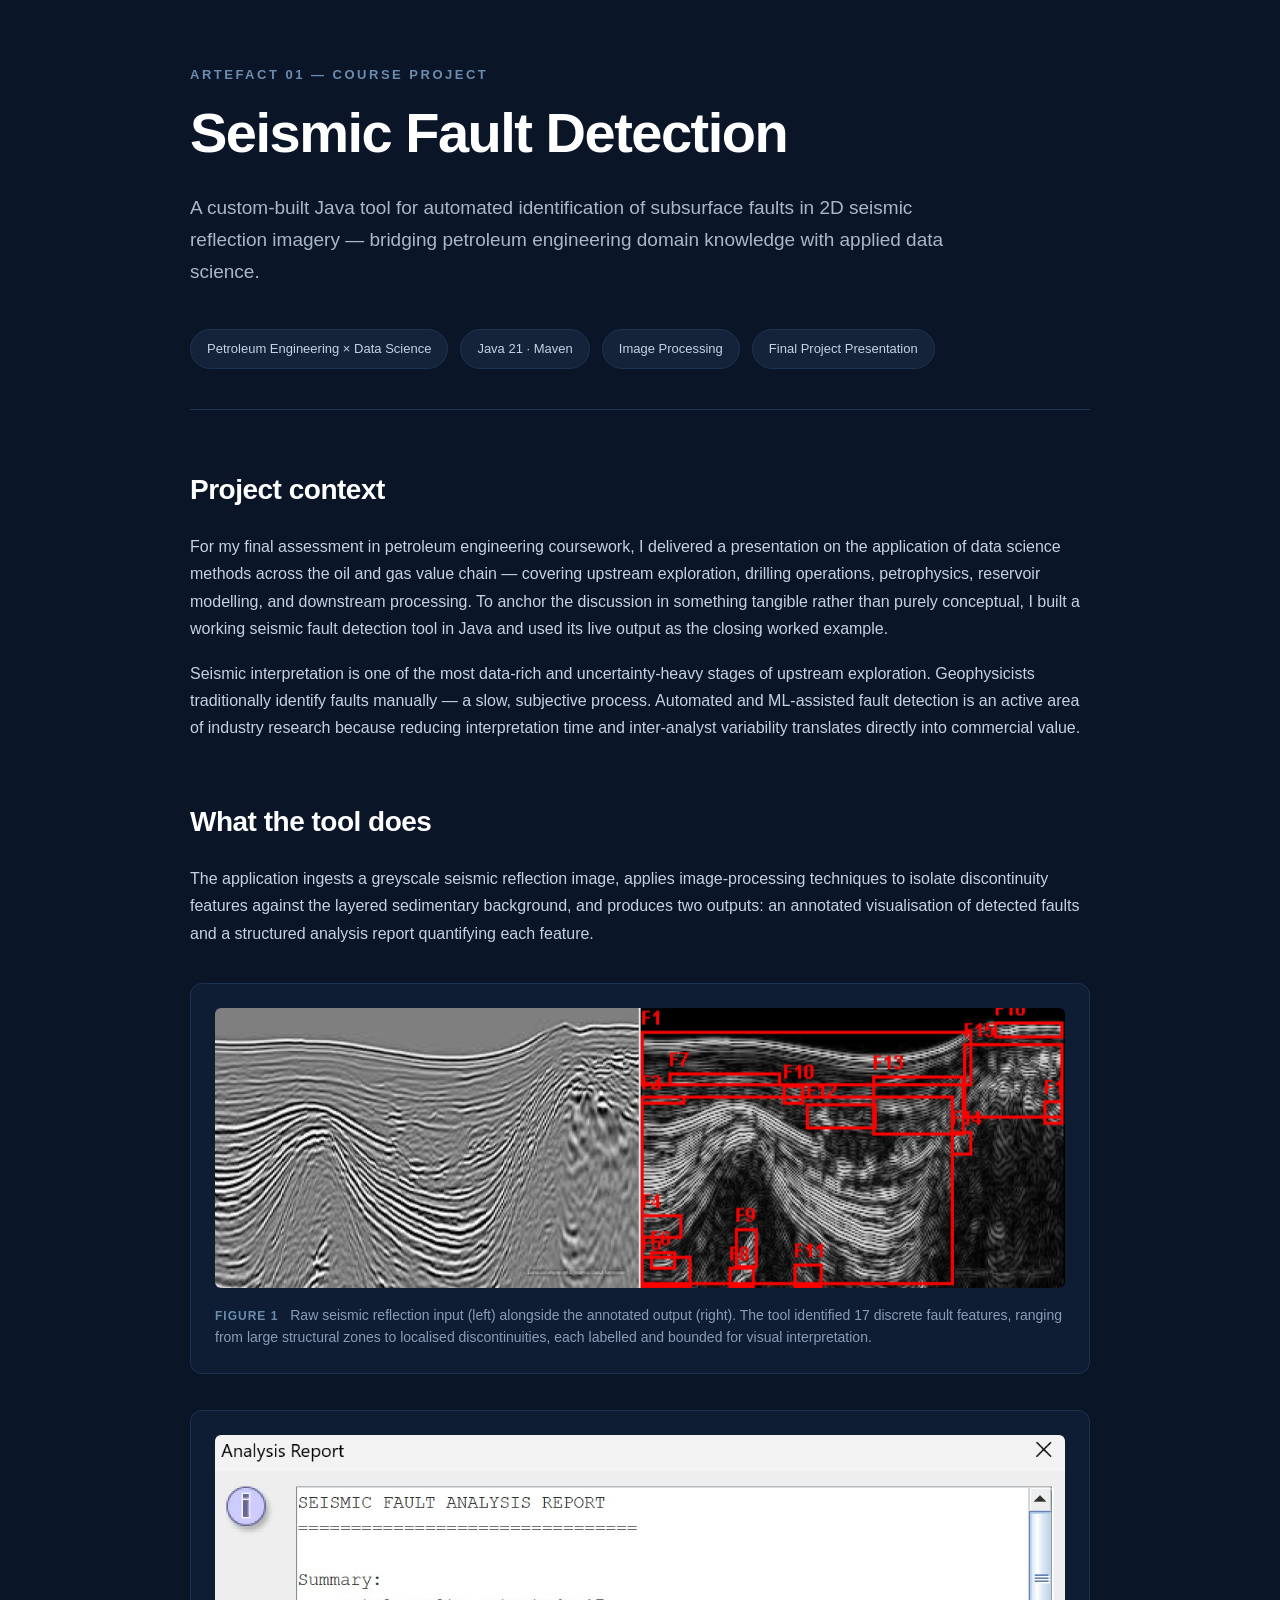
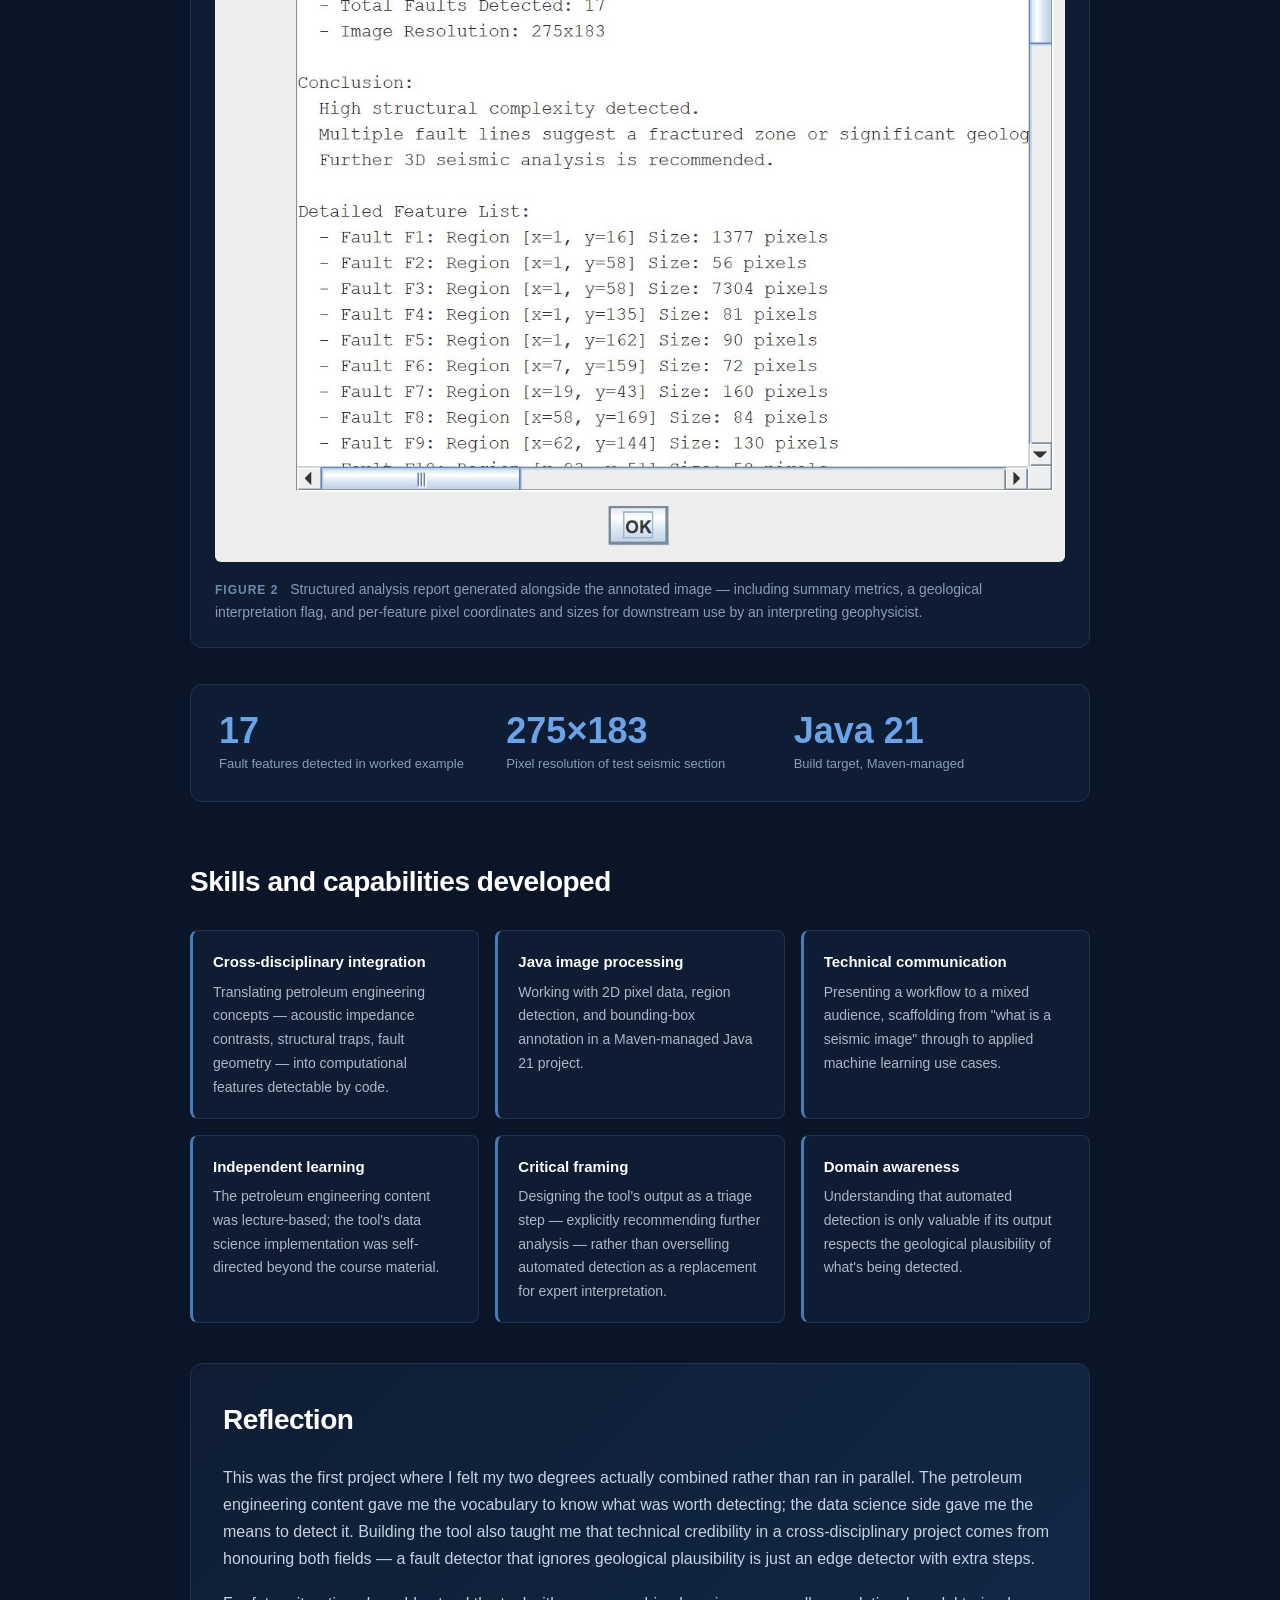
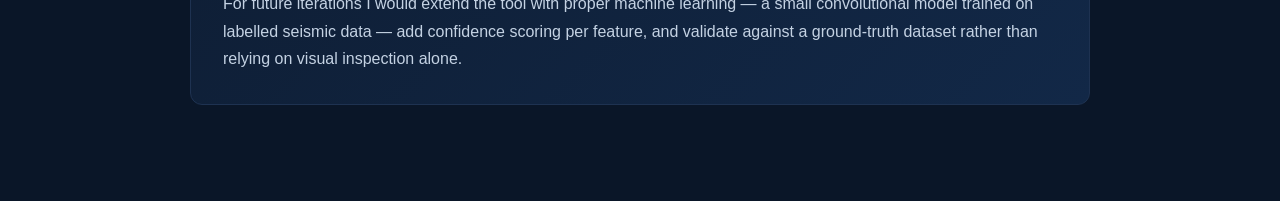
==== assets/artefact-seismic.html @ 6980bcac "Integrate seismic artefact content and detail page Made-with: Cursor" ====
<!DOCTYPE html>
<html lang="en">
<head>
<meta charset="UTF-8">
<meta name="viewport" content="width=device-width, initial-scale=1.0">
<title>Artefact — Seismic Fault Detection | Ruslan Akimov ePortfolio</title>
<style>
  * { box-sizing: border-box; margin: 0; padding: 0; }

  body {
    font-family: 'Inter', -apple-system, BlinkMacSystemFont, 'Segoe UI', sans-serif;
    background: #0a1628;
    color: #e6ecf5;
    line-height: 1.7;
    min-height: 100vh;
  }

  .page {
    max-width: 980px;
    margin: 0 auto;
    padding: 64px 40px 96px;
  }

  .eyebrow {
    font-size: 13px;
    font-weight: 600;
    letter-spacing: 2.5px;
    text-transform: uppercase;
    color: #6b8cae;
    margin-bottom: 16px;
  }

  h1 {
    font-size: 56px;
    font-weight: 700;
    letter-spacing: -1.5px;
    line-height: 1.1;
    margin-bottom: 28px;
    color: #ffffff;
  }

  .lede {
    font-size: 19px;
    color: #a8b8cc;
    margin-bottom: 40px;
    max-width: 760px;
  }

  .meta {
    display: flex;
    flex-wrap: wrap;
    gap: 12px;
    margin-bottom: 56px;
    padding-bottom: 40px;
    border-bottom: 1px solid #1e3251;
  }

  .meta-pill {
    background: #142339;
    border: 1px solid #1e3251;
    color: #c4d2e3;
    padding: 8px 16px;
    border-radius: 20px;
    font-size: 13px;
    font-weight: 500;
  }

  h2 {
    font-size: 28px;
    font-weight: 700;
    color: #ffffff;
    margin-top: 56px;
    margin-bottom: 20px;
    letter-spacing: -0.5px;
  }

  h3 {
    font-size: 18px;
    font-weight: 600;
    color: #ffffff;
    margin-top: 28px;
    margin-bottom: 12px;
  }

  p {
    color: #c4d2e3;
    margin-bottom: 18px;
    font-size: 16px;
  }

  strong {
    color: #ffffff;
    font-weight: 600;
  }

  .figure {
    margin: 36px 0;
    background: #0e1d33;
    border: 1px solid #1e3251;
    border-radius: 12px;
    padding: 24px;
  }

  .figure img {
    width: 100%;
    height: auto;
    display: block;
    border-radius: 6px;
    background: #fff;
  }

  .figure-caption {
    margin-top: 16px;
    font-size: 14px;
    color: #8a9cb5;
    line-height: 1.6;
  }

  .figure-caption .label {
    color: #6b8cae;
    font-weight: 600;
    text-transform: uppercase;
    letter-spacing: 1px;
    font-size: 12px;
    margin-right: 8px;
  }

  ul {
    margin: 16px 0 24px 0;
    padding-left: 24px;
  }

  li {
    color: #c4d2e3;
    margin-bottom: 10px;
    font-size: 16px;
  }

  li::marker {
    color: #4a7ab8;
  }

  .skills-grid {
    display: grid;
    grid-template-columns: repeat(auto-fit, minmax(220px, 1fr));
    gap: 16px;
    margin: 24px 0 32px 0;
  }

  .skill-card {
    background: #0e1d33;
    border: 1px solid #1e3251;
    border-left: 3px solid #4a7ab8;
    padding: 18px 20px;
    border-radius: 8px;
  }

  .skill-card h4 {
    font-size: 15px;
    font-weight: 600;
    color: #ffffff;
    margin-bottom: 6px;
  }

  .skill-card p {
    font-size: 14px;
    color: #a8b8cc;
    margin: 0;
  }

  .stats {
    display: grid;
    grid-template-columns: repeat(auto-fit, minmax(140px, 1fr));
    gap: 20px;
    margin: 32px 0;
    padding: 28px;
    background: #0e1d33;
    border: 1px solid #1e3251;
    border-radius: 12px;
  }

  .stat-num {
    font-size: 36px;
    font-weight: 700;
    color: #6ba3e8;
    line-height: 1;
    margin-bottom: 6px;
  }

  .stat-label {
    font-size: 13px;
    color: #8a9cb5;
    line-height: 1.4;
  }

  .reflection {
    background: linear-gradient(135deg, #0e1d33 0%, #122847 100%);
    border: 1px solid #1e3251;
    border-radius: 12px;
    padding: 32px;
    margin: 40px 0 0 0;
  }

  .reflection h2 {
    margin-top: 0;
  }

  .reflection p:last-child {
    margin-bottom: 0;
  }

  @media (max-width: 640px) {
    .page { padding: 40px 24px 64px; }
    h1 { font-size: 38px; }
    h2 { font-size: 24px; }
    .lede { font-size: 17px; }
  }
</style>
</head>
<body>
<div class="page">

  <div class="eyebrow">Artefact 01 — Course Project</div>
  <h1>Seismic Fault Detection</h1>
  <p class="lede">A custom-built Java tool for automated identification of subsurface faults in 2D seismic reflection imagery — bridging petroleum engineering domain knowledge with applied data science.</p>

  <div class="meta">
    <span class="meta-pill">Petroleum Engineering × Data Science</span>
    <span class="meta-pill">Java 21 · Maven</span>
    <span class="meta-pill">Image Processing</span>
    <span class="meta-pill">Final Project Presentation</span>
  </div>

  <h2>Project context</h2>
  <p>For my final assessment in petroleum engineering coursework, I delivered a presentation on the application of data science methods across the oil and gas value chain — covering upstream exploration, drilling operations, petrophysics, reservoir modelling, and downstream processing. To anchor the discussion in something tangible rather than purely conceptual, I built a working seismic fault detection tool in Java and used its live output as the closing worked example.</p>

  <p>Seismic interpretation is one of the most data-rich and uncertainty-heavy stages of upstream exploration. Geophysicists traditionally identify faults manually — a slow, subjective process. Automated and ML-assisted fault detection is an active area of industry research because reducing interpretation time and inter-analyst variability translates directly into commercial value.</p>

  <h2>What the tool does</h2>
  <p>The application ingests a greyscale seismic reflection image, applies image-processing techniques to isolate discontinuity features against the layered sedimentary background, and produces two outputs: an annotated visualisation of detected faults and a structured analysis report quantifying each feature.</p>

  <div class="figure">
    <img src="[data-uri]" alt="Side-by-side comparison of raw seismic reflection image and the same image with 17 detected faults annotated as numbered red bounding boxes (F1 through F17)">
    <div class="figure-caption">
      <span class="label">Figure 1</span>
      Raw seismic reflection input (left) alongside the annotated output (right). The tool identified 17 discrete fault features, ranging from large structural zones to localised discontinuities, each labelled and bounded for visual interpretation.
    </div>
  </div>

  <div class="figure">
    <img src="[data-uri]" alt="Screenshot of the structured analysis report dialog showing total faults detected, image resolution, geological conclusion, and per-feature pixel coordinates and sizes">
    <div class="figure-caption">
      <span class="label">Figure 2</span>
      Structured analysis report generated alongside the annotated image — including summary metrics, a geological interpretation flag, and per-feature pixel coordinates and sizes for downstream use by an interpreting geophysicist.
    </div>
  </div>

  <div class="stats">
    <div>
      <div class="stat-num">17</div>
      <div class="stat-label">Fault features detected in worked example</div>
    </div>
    <div>
      <div class="stat-num">275×183</div>
      <div class="stat-label">Pixel resolution of test seismic section</div>
    </div>
    <div>
      <div class="stat-num">Java 21</div>
      <div class="stat-label">Build target, Maven-managed</div>
    </div>
  </div>

  <h2>Skills and capabilities developed</h2>

  <div class="skills-grid">
    <div class="skill-card">
      <h4>Cross-disciplinary integration</h4>
      <p>Translating petroleum engineering concepts — acoustic impedance contrasts, structural traps, fault geometry — into computational features detectable by code.</p>
    </div>
    <div class="skill-card">
      <h4>Java image processing</h4>
      <p>Working with 2D pixel data, region detection, and bounding-box annotation in a Maven-managed Java 21 project.</p>
    </div>
    <div class="skill-card">
      <h4>Technical communication</h4>
      <p>Presenting a workflow to a mixed audience, scaffolding from "what is a seismic image" through to applied machine learning use cases.</p>
    </div>
    <div class="skill-card">
      <h4>Independent learning</h4>
      <p>The petroleum engineering content was lecture-based; the tool's data science implementation was self-directed beyond the course material.</p>
    </div>
    <div class="skill-card">
      <h4>Critical framing</h4>
      <p>Designing the tool's output as a triage step — explicitly recommending further analysis — rather than overselling automated detection as a replacement for expert interpretation.</p>
    </div>
    <div class="skill-card">
      <h4>Domain awareness</h4>
      <p>Understanding that automated detection is only valuable if its output respects the geological plausibility of what's being detected.</p>
    </div>
  </div>

  <div class="reflection">
    <h2>Reflection</h2>
    <p>This was the first project where I felt my two degrees actually combined rather than ran in parallel. The petroleum engineering content gave me the vocabulary to know what was worth detecting; the data science side gave me the means to detect it. Building the tool also taught me that technical credibility in a cross-disciplinary project comes from honouring both fields — a fault detector that ignores geological plausibility is just an edge detector with extra steps.</p>
    <p>For future iterations I would extend the tool with proper machine learning — a small convolutional model trained on labelled seismic data — add confidence scoring per feature, and validate against a ground-truth dataset rather than relying on visual inspection alone.</p>
  </div>

</div>
</body>
</html>
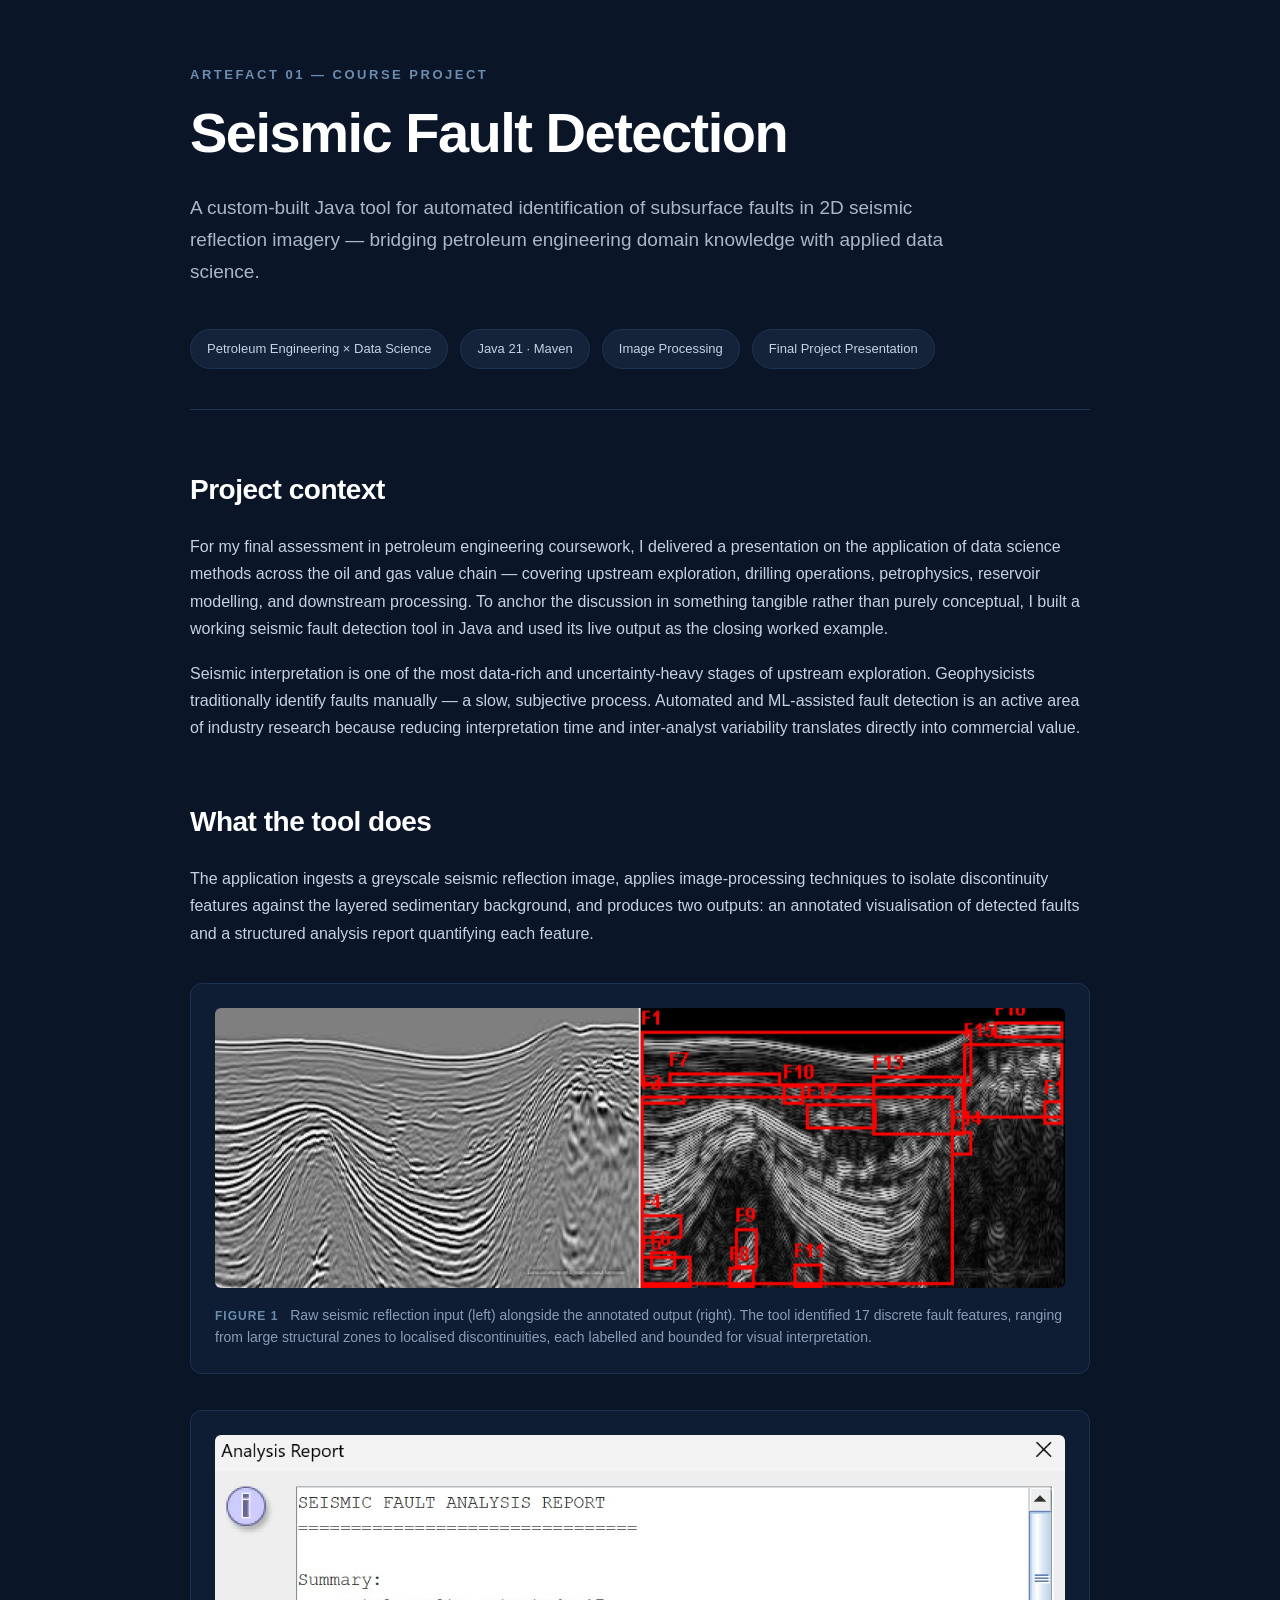
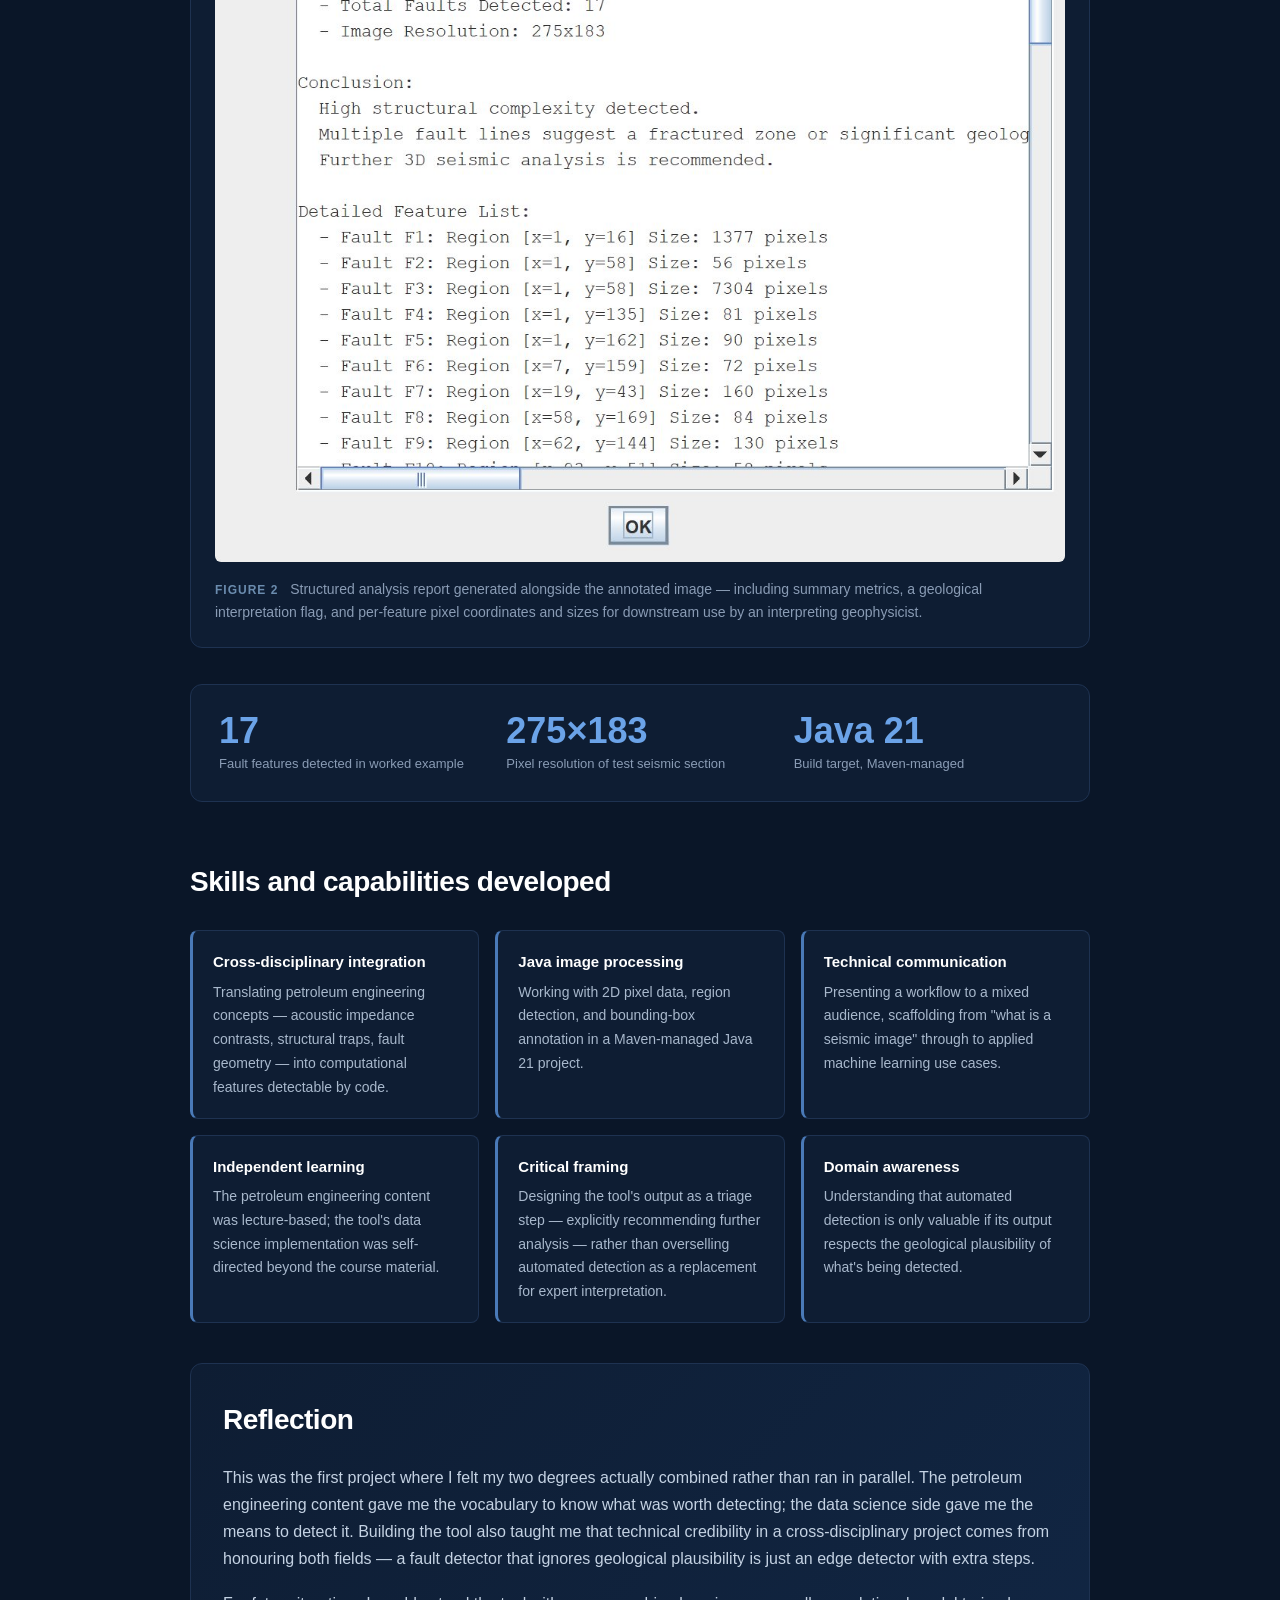
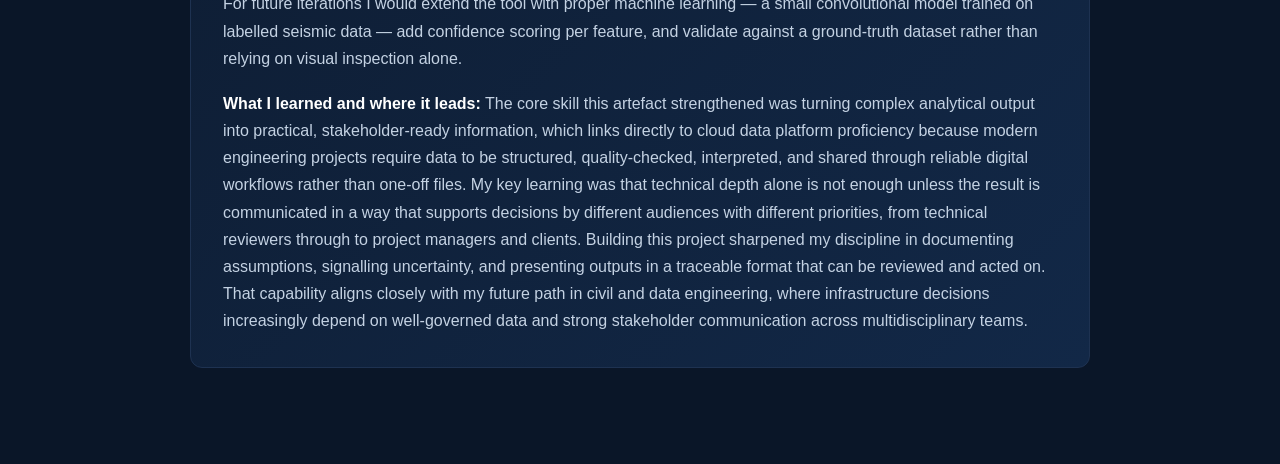
==== commit 171d9d90: "Align portfolio content with Career Task Part B rubric Made-with: Cursor" ====
--- a/assets/artefact-seismic.html
+++ b/assets/artefact-seismic.html
@@ -303,6 +303,7 @@
     <h2>Reflection</h2>
     <p>This was the first project where I felt my two degrees actually combined rather than ran in parallel. The petroleum engineering content gave me the vocabulary to know what was worth detecting; the data science side gave me the means to detect it. Building the tool also taught me that technical credibility in a cross-disciplinary project comes from honouring both fields — a fault detector that ignores geological plausibility is just an edge detector with extra steps.</p>
     <p>For future iterations I would extend the tool with proper machine learning — a small convolutional model trained on labelled seismic data — add confidence scoring per feature, and validate against a ground-truth dataset rather than relying on visual inspection alone.</p>
+    <p><strong>What I learned and where it leads:</strong> The core skill this artefact strengthened was turning complex analytical output into practical, stakeholder-ready information, which links directly to cloud data platform proficiency because modern engineering projects require data to be structured, quality-checked, interpreted, and shared through reliable digital workflows rather than one-off files. My key learning was that technical depth alone is not enough unless the result is communicated in a way that supports decisions by different audiences with different priorities, from technical reviewers through to project managers and clients. Building this project sharpened my discipline in documenting assumptions, signalling uncertainty, and presenting outputs in a traceable format that can be reviewed and acted on. That capability aligns closely with my future path in civil and data engineering, where infrastructure decisions increasingly depend on well-governed data and strong stakeholder communication across multidisciplinary teams.</p>
   </div>
 
 </div>
